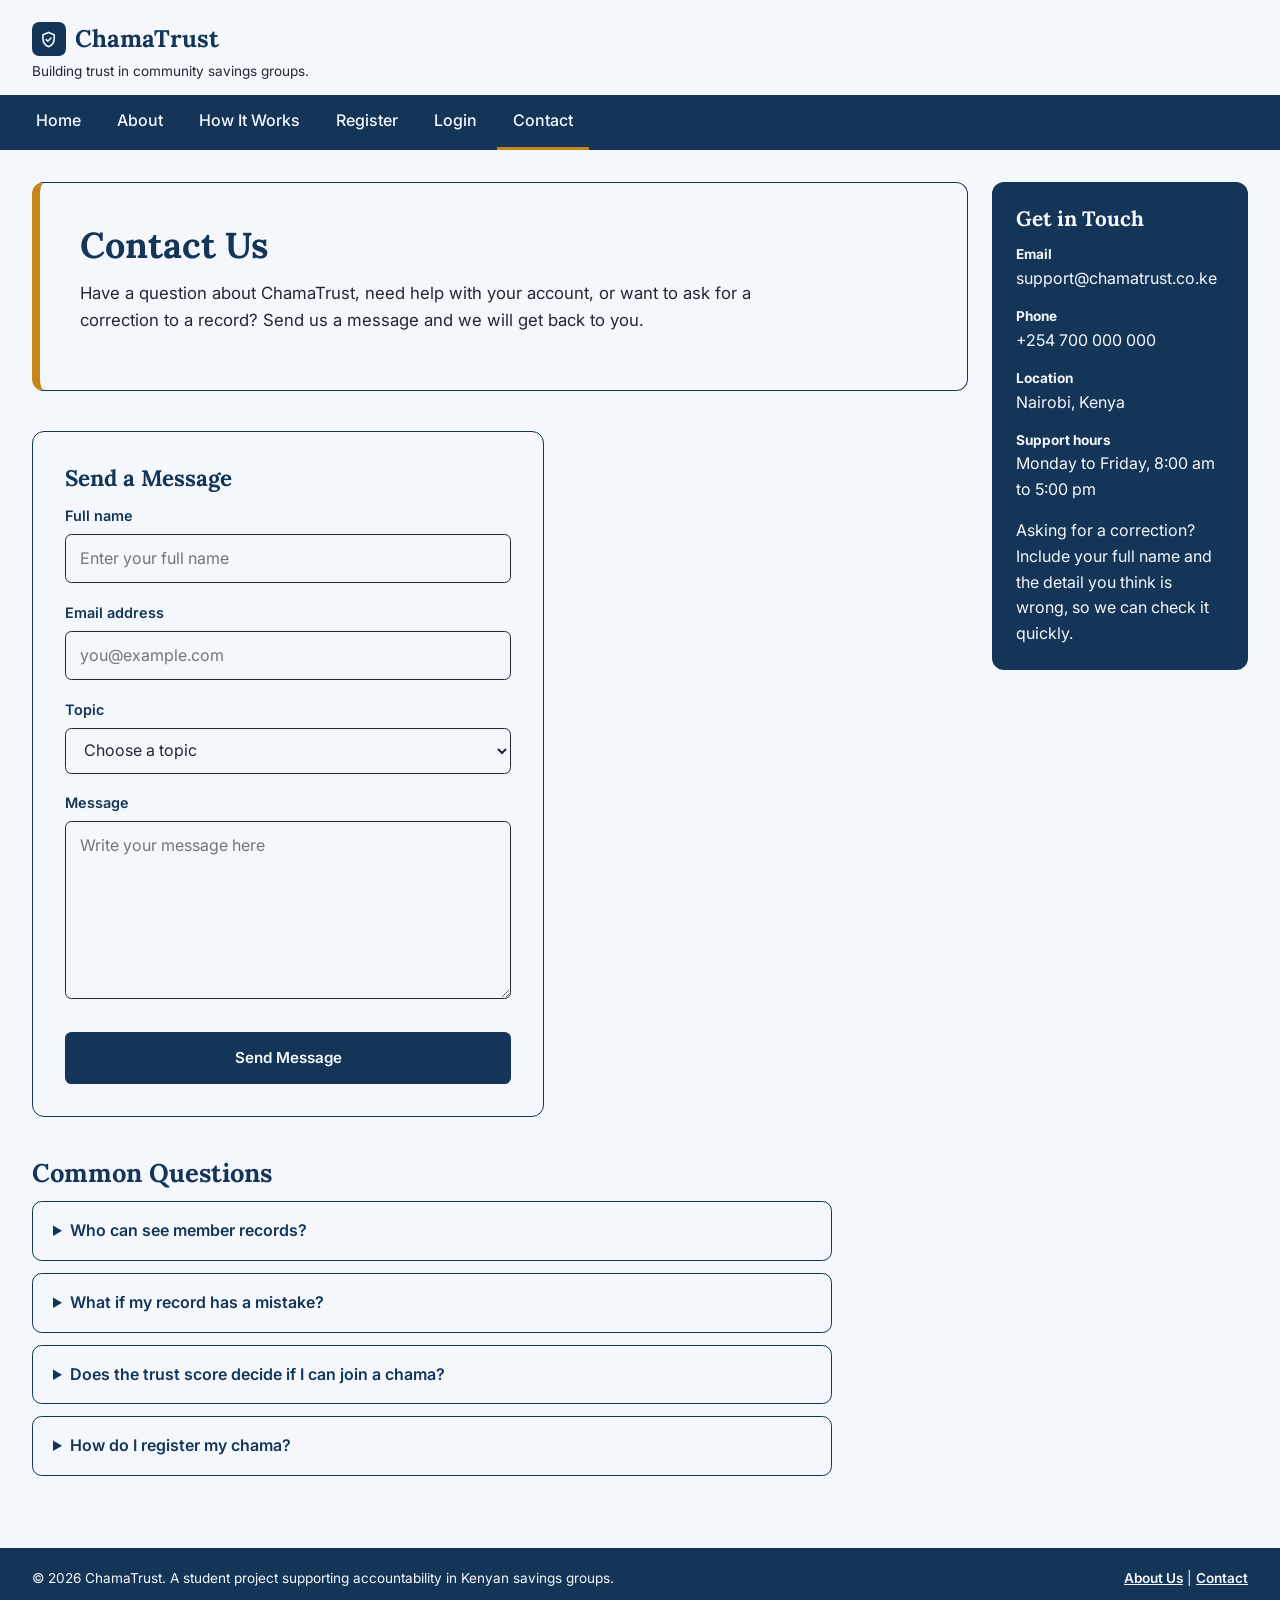
==== contact.html @ 339ec927 "Add team site pages and styles" ====
<!DOCTYPE html>
<html lang="en">
<head>
    <meta charset="UTF-8">
    <meta name="viewport" content="width=device-width, initial-scale=1.0">
    <title>Contact | ChamaTrust</title>
    <link rel="preconnect" href="https://fonts.googleapis.com">
    <link rel="preconnect" href="https://fonts.gstatic.com" crossorigin>
    <link href="https://fonts.googleapis.com/css2?family=Inter:wght@400;500;600;700&amp;family=Lora:wght@500;700&amp;display=swap" rel="stylesheet">
    <link rel="stylesheet" href="css/style.css">
</head>
<body>
    <header>
        <p class="brand"><span class="brand-mark"><svg viewBox="0 0 24 24" fill="none" stroke="currentColor" stroke-width="2" stroke-linecap="round" stroke-linejoin="round" aria-hidden="true"><path d="M12 3l7 3v5c0 4.5-3 8.2-7 10-4-1.8-7-5.5-7-10V6l7-3z"/><path d="M9 12l2 2 4-4"/></svg></span>ChamaTrust</p>
        <p class="tagline">Building trust in community savings groups.</p>
    </header>
    <nav aria-label="Main navigation">
        <ul>
            <li><a href="index.html">Home</a></li>
            <li><a href="about.html">About</a></li>
            <li><a href="how-it-works.html">How It Works</a></li>
            <li><a href="register.html">Register</a></li>
            <li><a href="login.html">Login</a></li>
            <li><a href="contact.html" aria-current="page">Contact</a></li>
        </ul>
    </nav>
    <main>
        <section class="hero">
            <h1>Contact Us</h1>
            <p>Have a question about ChamaTrust, need help with your account, or want to ask for a
                correction to a record? Send us a message and we will get back to you.</p>
        </section>

        <section>
            <form class="form-card" action="#" method="post">
                <h2>Send a Message</h2>
                <div class="field">
                    <label for="c-name">Full name</label>
                    <input type="text" id="c-name" name="name" placeholder="Enter your full name" autocomplete="name" required>
                </div>
                <div class="field">
                    <label for="c-email">Email address</label>
                    <input type="email" id="c-email" name="email" placeholder="you@example.com" autocomplete="email" required>
                </div>
                <div class="field">
                    <label for="c-topic">Topic</label>
                    
                        <select id="c-topic" name="topic" required>
                            <option value="" disabled selected>Choose a topic</option>
                            <option>General question</option>
                            <option>Help with my account</option>
                            <option>Request a record correction</option>
                            <option>Report a problem</option>
                        </select>
                    
                </div>
                <div class="field">
                    <label for="c-message">Message</label>
                    <textarea id="c-message" name="message" rows="6" placeholder="Write your message here" required></textarea>
                </div>
                <button type="submit" class="btn-primary">Send Message</button>
            </form>
        </section>

        <section>
            <h2>Common Questions</h2>
            <div class="faq">
                <details>
                    <summary>Who can see member records?</summary>
                    <p>Only authorised chama administrators can review available member records. Members can see their own record.</p>
                </details>
                <details>
                    <summary>What if my record has a mistake?</summary>
                    <p>Send us a message using the form and choose &ldquo;Request a record correction&rdquo;. We will review it.</p>
                </details>
                <details>
                    <summary>Does the trust score decide if I can join a chama?</summary>
                    <p>No. The score supports an administrator&rsquo;s decision, but it should not automatically decide whether someone is accepted or given a loan.</p>
                </details>
                <details>
                    <summary>How do I register my chama?</summary>
                    <p>Create an administrator account on the <a href="register.html#view-admin">Register</a> page, then add your chama and members.</p>
                </details>
            </div>
        </section>
    </main>
    <aside>
        <h2>Get in Touch</h2>
        <ul class="info">
            <li><strong>Email</strong><span>support@chamatrust.co.ke</span></li>
            <li><strong>Phone</strong><span>+254 700 000 000</span></li>
            <li><strong>Location</strong><span>Nairobi, Kenya</span></li>
            <li><strong>Support hours</strong><span>Monday to Friday, 8:00 am to 5:00 pm</span></li>
        </ul>
        <p>Asking for a correction? Include your full name and the detail you think is wrong, so we can check it quickly.</p>
    </aside>
    <footer>
        <p>&copy; 2026 ChamaTrust. A student project supporting accountability in Kenyan savings groups.</p>
        <p><a href="about.html">About Us</a> | <a href="contact.html">Contact</a></p>
    </footer>
</body>
</html>
---- css/style.css ----
/* House style — main #143458 ground #F4F8FC ink #1F2933 accent #C8861A
   headings: Lora, serif body: Inter, sans-serif */

/* 1 · house style
   body, h1, h2, a, header, nav, footer, buttons, forms */
:root {
  --main: #143458;
  --ground: #F4F8FC;
  --ink: #1F2933;
  --accent: #C8861A;
}

*, *::before, *::after { box-sizing: border-box; }
img, input, select, textarea { max-width: 100%; }

body {
  margin: 0;
  font-family: "Inter", sans-serif;
  line-height: 1.6;
  color: var(--ink);
  background: var(--ground);
}

h1, h2, h3 { font-family: "Lora", serif; color: var(--main); line-height: 1.25; margin: 0 0 0.75rem; }
h1 { font-size: 2.25rem; }
h2 { font-size: 1.6rem; }
h3 { font-size: 1.1rem; }
p { margin: 0 0 1rem; }
a { color: var(--main); font-weight: 600; }

header { padding: 1.25rem 2rem 0.75rem; }
.brand { display: flex; align-items: center; gap: 0.6rem; margin: 0; font-family: "Lora", serif; font-size: 1.5rem; font-weight: 700; color: var(--main); }
.brand-mark { width: 2.1rem; height: 2.1rem; border-radius: 0.45rem; background: var(--main); color: var(--ground); display: grid; place-items: center; }
.brand-mark svg { width: 1.2rem; height: 1.2rem; }
.tagline { margin: 0.15rem 0 0; font-size: 0.85rem; }

nav { background: var(--main); position: sticky; top: 0; z-index: 10; }
nav a { display: block; padding: 0.85rem 1rem; color: var(--ground); font-weight: 500; text-decoration: none; border-bottom: 3px solid transparent; }
nav a:hover, nav a[aria-current="page"] { border-bottom-color: var(--accent); }

footer { background: var(--main); color: var(--ground); padding: 1.25rem 2rem; display: flex; justify-content: space-between; flex-wrap: wrap; gap: 0.5rem; font-size: 0.85rem; }
footer p { margin: 0; }
footer a { color: var(--ground); }

.btn, button {
  display: inline-flex; align-items: center; justify-content: center; gap: 0.6rem;
  font: inherit; font-weight: 600; font-size: 0.95rem; cursor: pointer;
  padding: 0.75rem 1.5rem; border: 2px solid var(--main); border-radius: 0.4rem;
  background: var(--main); color: var(--ground); text-decoration: none;
}
.btn:hover, button:hover { background: var(--ink); border-color: var(--ink); }
.btn-outline { background: var(--ground); color: var(--main); }
.btn-outline:hover { background: var(--main); border-color: var(--main); color: var(--ground); }
button svg { width: 1rem; height: 1rem; }

/* 2 · layout
   the grid, the nav row, the cards */
body {
  display: grid;
  grid-template-columns: minmax(0, 1fr) 18rem;
  grid-template-rows: auto auto 1fr auto;
  grid-template-areas:
    "header header"
    "nav nav"
    "main aside"
    "footer footer";
  min-height: 100vh;
}
header { grid-area: header; }
nav { grid-area: nav; }
main { grid-area: main; padding: 2rem 1.5rem 2rem 2rem; overflow-wrap: break-word; }
aside { grid-area: aside; align-self: start; margin: 2rem 2rem 2rem 0; padding: 1.5rem; background: var(--main); color: var(--ground); border-radius: 0.75rem; overflow-wrap: break-word; }
footer { grid-area: footer; }

nav ul { list-style: none; margin: 0; padding: 0 1.25rem; display: flex; gap: 0.25rem; }

main section { margin-bottom: 2.5rem; }

.cards { list-style: none; margin: 0; padding: 0; display: flex; flex-wrap: wrap; gap: 1.25rem; }
.cards li { flex: 1 1 14rem; padding: 1.5rem; border: 1px solid var(--main); border-top: 5px solid var(--accent); border-radius: 0.75rem; }
.cards p { margin: 0; font-size: 0.95rem; }

aside h2 { color: var(--ground); font-size: 1.3rem; }
aside a { color: var(--ground); }
aside .btn { background: var(--ground); color: var(--main); border-color: var(--ground); }
aside .btn:hover { background: var(--accent); border-color: var(--accent); color: var(--ink); }
aside p:last-child { margin-bottom: 0; }

.table-scroll { overflow-x: auto; }

/* 3 · pages: index, about, how-it-works */
.hero { padding: 2.5rem; border: 1px solid var(--main); border-left: 8px solid var(--accent); border-radius: 0.75rem; }
.hero h1 { max-width: 44rem; }
.hero p { max-width: 42rem; font-size: 1.05rem; }
.hero-actions { display: flex; flex-wrap: wrap; gap: 0.75rem; margin: 1.5rem 0 0; }

.goal p, .about-split p { max-width: 46rem; }
.about-split { display: flex; flex-wrap: wrap; gap: 2rem; }
.about-split div { flex: 1 1 18rem; }

.principles { list-style: none; margin: 0; padding: 0; max-width: 50rem; }
.principles li { margin-bottom: 0.75rem; padding: 1rem 1.25rem; border: 1px solid var(--main); border-left: 6px solid var(--accent); border-radius: 0.4rem; }
.principles strong { color: var(--main); }

.steps { list-style: none; counter-reset: step; margin: 0; padding: 0; max-width: 50rem; }
.steps li { counter-increment: step; position: relative; margin-bottom: 1rem; padding: 1.25rem 1.5rem 1.25rem 4.5rem; border: 1px solid var(--main); border-radius: 0.75rem; }
.steps li::before { content: counter(step); position: absolute; left: 1.25rem; top: 1.2rem; width: 2.3rem; height: 2.3rem; border-radius: 50%; background: var(--main); color: var(--ground); display: grid; place-items: center; font-weight: 700; }
.steps p { margin: 0; }

/* 4 · pages: contact, login, register (forms) */
.form-card { max-width: 32rem; padding: 2rem; border: 1px solid var(--main); border-radius: 0.75rem; }
.form-card h2 { font-size: 1.4rem; }
.eyebrow { margin: 0 0 0.25rem; font-size: 0.75rem; font-weight: 700; letter-spacing: 0.08em; text-transform: uppercase; color: var(--main); }

.tabs { display: flex; margin: 0 0 1.5rem; border: 1px solid var(--main); border-radius: 0.5rem; overflow: hidden; }
.tabs a { flex: 1; padding: 0.6rem; text-align: center; text-decoration: none; font-size: 0.9rem; }
.tabs a[aria-current="page"] { background: var(--main); color: var(--ground); }

.field { margin-bottom: 1.1rem; }
label { display: block; margin-bottom: 0.4rem; font-size: 0.9rem; font-weight: 600; color: var(--main); }
.label-row { display: flex; justify-content: space-between; align-items: baseline; gap: 1rem; }
.label-row a { font-size: 0.8rem; }
input, select, textarea {
  width: 100%; font: inherit; padding: 0.7rem 0.9rem; color: var(--ink); background: var(--ground);
  border: 1px solid var(--ink); border-radius: 0.4rem;
}
textarea { min-height: 8rem; resize: vertical; }
input:focus, select:focus, textarea:focus { outline: 3px solid var(--accent); outline-offset: 1px; }
.hint { margin: 0.35rem 0 0; font-size: 0.8rem; }
.form-card button { width: 100%; margin-top: 0.5rem; }
.form-alt { margin: 1.25rem 0 0; text-align: center; font-size: 0.9rem; }

.info { list-style: none; margin: 0 0 1rem; padding: 0; }
.info li { margin-bottom: 0.9rem; }
.info strong { display: block; font-size: 0.85rem; }

.faq details { margin-bottom: 0.75rem; padding: 1rem 1.25rem; border: 1px solid var(--main); border-radius: 0.6rem; max-width: 50rem; }
.faq summary { cursor: pointer; font-weight: 600; color: var(--main); }
.faq details[open] summary { margin-bottom: 0.6rem; }
.faq p { margin: 0; }

/* 5 · phone — keep this last */
@media (max-width: 700px) {
  body {
    grid-template-columns: minmax(0, 1fr);
    grid-template-rows: auto auto auto auto auto;
    grid-template-areas:
      "header"
      "nav"
      "main"
      "aside"
      "footer";
  }
  header, footer { padding-left: 1rem; padding-right: 1rem; }
  nav ul { flex-wrap: wrap; padding: 0 0.5rem; }
  nav a { padding: 0.7rem 0.75rem; }
  main { padding: 1.5rem 1rem; }
  aside { margin: 0 1rem 1.5rem; }
  h1 { font-size: 1.7rem; }
  .hero { padding: 1.5rem 1.25rem; }
  .steps li { padding-left: 3.75rem; }
  .steps li::before { left: 0.9rem; }
  .form-card { padding: 1.25rem; }
}
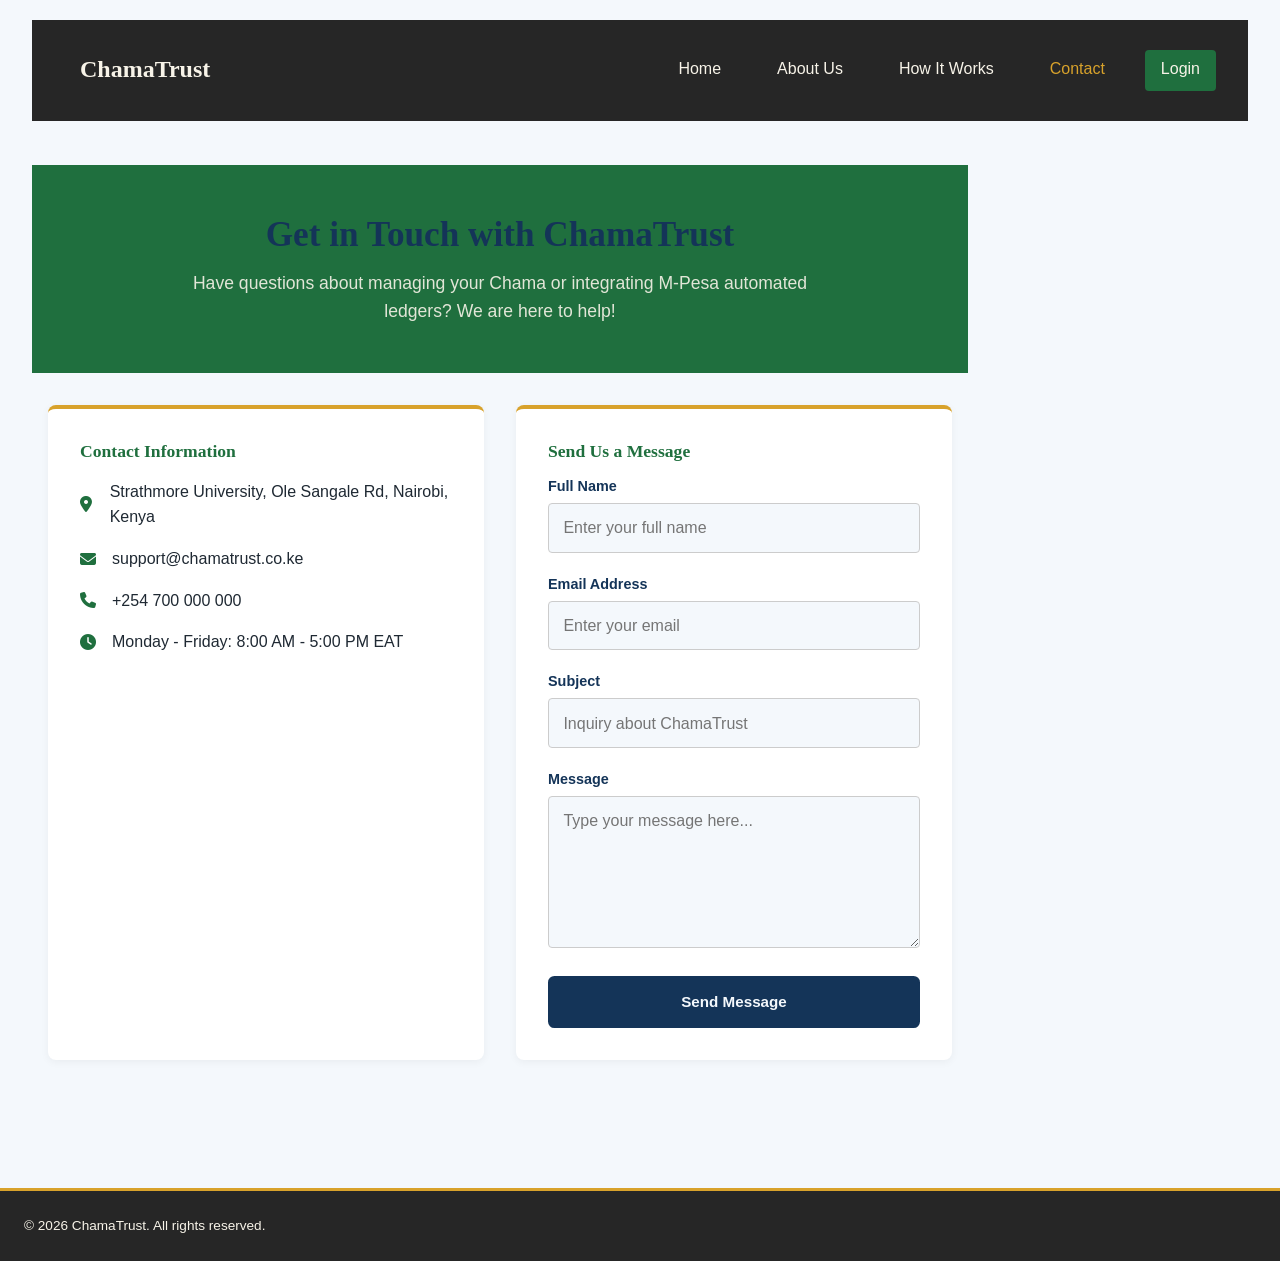
==== commit 62a2b803: "Updated contact, about, and how-it-works page details" ====
--- a/contact.html
+++ b/contact.html
@@ -1,103 +1,67 @@
+
 <!DOCTYPE html>
 <html lang="en">
 <head>
-    <meta charset="UTF-8">
-    <meta name="viewport" content="width=device-width, initial-scale=1.0">
-    <title>Contact | ChamaTrust</title>
-    <link rel="preconnect" href="https://fonts.googleapis.com">
-    <link rel="preconnect" href="https://fonts.gstatic.com" crossorigin>
-    <link href="https://fonts.googleapis.com/css2?family=Inter:wght@400;500;600;700&amp;family=Lora:wght@500;700&amp;display=swap" rel="stylesheet">
-    <link rel="stylesheet" href="css/style.css">
+  <meta charset="UTF-8">
+  <meta name="viewport" content="width=device-width, initial-scale=1.0">
+  <title>Contact Us - ChamaTrust</title>
+  <link rel="stylesheet" href="css/style.css">
+  <link rel="stylesheet" href="https://cdnjs.cloudflare.com/ajax/libs/font-awesome/6.5.1/css/all.min.css">
 </head>
 <body>
-    <header>
-        <p class="brand"><span class="brand-mark"><svg viewBox="0 0 24 24" fill="none" stroke="currentColor" stroke-width="2" stroke-linecap="round" stroke-linejoin="round" aria-hidden="true"><path d="M12 3l7 3v5c0 4.5-3 8.2-7 10-4-1.8-7-5.5-7-10V6l7-3z"/><path d="M9 12l2 2 4-4"/></svg></span>ChamaTrust</p>
-        <p class="tagline">Building trust in community savings groups.</p>
-    </header>
-    <nav aria-label="Main navigation">
-        <ul>
-            <li><a href="index.html">Home</a></li>
-            <li><a href="about.html">About</a></li>
-            <li><a href="how-it-works.html">How It Works</a></li>
-            <li><a href="register.html">Register</a></li>
-            <li><a href="login.html">Login</a></li>
-            <li><a href="contact.html" aria-current="page">Contact</a></li>
-        </ul>
+  <header>
+    <nav class="navbar">
+      <div class="logo"><a href="index.html">ChamaTrust</a></div>
+      <ul class="nav-links">
+        <li><a href="index.html">Home</a></li>
+        <li><a href="about.html">About Us</a></li>
+        <li><a href="how-it-works.html">How It Works</a></li>
+        <li><a href="contact.html" class="active">Contact</a></li>
+        <li><a href="login.html" class="btn-login">Login</a></li>
+      </ul>
     </nav>
-    <main>
-        <section class="hero">
-            <h1>Contact Us</h1>
-            <p>Have a question about ChamaTrust, need help with your account, or want to ask for a
-                correction to a record? Send us a message and we will get back to you.</p>
-        </section>
+  </header>
 
-        <section>
-            <form class="form-card" action="#" method="post">
-                <h2>Send a Message</h2>
-                <div class="field">
-                    <label for="c-name">Full name</label>
-                    <input type="text" id="c-name" name="name" placeholder="Enter your full name" autocomplete="name" required>
-                </div>
-                <div class="field">
-                    <label for="c-email">Email address</label>
-                    <input type="email" id="c-email" name="email" placeholder="you@example.com" autocomplete="email" required>
-                </div>
-                <div class="field">
-                    <label for="c-topic">Topic</label>
-                    
-                        <select id="c-topic" name="topic" required>
-                            <option value="" disabled selected>Choose a topic</option>
-                            <option>General question</option>
-                            <option>Help with my account</option>
-                            <option>Request a record correction</option>
-                            <option>Report a problem</option>
-                        </select>
-                    
-                </div>
-                <div class="field">
-                    <label for="c-message">Message</label>
-                    <textarea id="c-message" name="message" rows="6" placeholder="Write your message here" required></textarea>
-                </div>
-                <button type="submit" class="btn-primary">Send Message</button>
-            </form>
-        </section>
+  <main class="contact-container">
+    <section class="contact-hero">
+      <h1>Get in Touch with ChamaTrust</h1>
+      <p>Have questions about managing your Chama or integrating M-Pesa automated ledgers? We are here to help!</p>
+    </section>
 
-        <section>
-            <h2>Common Questions</h2>
-            <div class="faq">
-                <details>
-                    <summary>Who can see member records?</summary>
-                    <p>Only authorised chama administrators can review available member records. Members can see their own record.</p>
-                </details>
-                <details>
-                    <summary>What if my record has a mistake?</summary>
-                    <p>Send us a message using the form and choose &ldquo;Request a record correction&rdquo;. We will review it.</p>
-                </details>
-                <details>
-                    <summary>Does the trust score decide if I can join a chama?</summary>
-                    <p>No. The score supports an administrator&rsquo;s decision, but it should not automatically decide whether someone is accepted or given a loan.</p>
-                </details>
-                <details>
-                    <summary>How do I register my chama?</summary>
-                    <p>Create an administrator account on the <a href="register.html#view-admin">Register</a> page, then add your chama and members.</p>
-                </details>
-            </div>
-        </section>
-    </main>
-    <aside>
-        <h2>Get in Touch</h2>
-        <ul class="info">
-            <li><strong>Email</strong><span>support@chamatrust.co.ke</span></li>
-            <li><strong>Phone</strong><span>+254 700 000 000</span></li>
-            <li><strong>Location</strong><span>Nairobi, Kenya</span></li>
-            <li><strong>Support hours</strong><span>Monday to Friday, 8:00 am to 5:00 pm</span></li>
-        </ul>
-        <p>Asking for a correction? Include your full name and the detail you think is wrong, so we can check it quickly.</p>
-    </aside>
-    <footer>
-        <p>&copy; 2026 ChamaTrust. A student project supporting accountability in Kenyan savings groups.</p>
-        <p><a href="about.html">About Us</a> | <a href="contact.html">Contact</a></p>
-    </footer>
+    <section class="contact-content">
+      <div class="contact-info">
+        <h3>Contact Information</h3>
+        <p><i class="fa-solid fa-location-dot"></i> Strathmore University, Ole Sangale Rd, Nairobi, Kenya</p>
+        <p><i class="fa-solid fa-envelope"></i> support@chamatrust.co.ke</p>
+        <p><i class="fa-solid fa-phone"></i> +254 700 000 000</p>
+        <p><i class="fa-solid fa-clock"></i> Monday - Friday: 8:00 AM - 5:00 PM EAT</p>
+      </div>
+
+      <form class="contact-form" action="#" method="POST">
+        <h3>Send Us a Message</h3>
+        <div class="form-group">
+          <label for="name">Full Name</label>
+          <input type="text" id="name" name="name" placeholder="Enter your full name" required>
+        </div>
+        <div class="form-group">
+          <label for="email">Email Address</label>
+          <input type="email" id="email" name="email" placeholder="Enter your email" required>
+        </div>
+        <div class="form-group">
+          <label for="subject">Subject</label>
+          <input type="text" id="subject" name="subject" placeholder="Inquiry about ChamaTrust" required>
+        </div>
+        <div class="form-group">
+          <label for="message">Message</label>
+          <textarea id="message" name="message" rows="5" placeholder="Type your message here..." required></textarea>
+        </div>
+        <button type="submit" class="btn-submit">Send Message</button>
+      </form>
+    </section>
+  </main>
+
+  <footer>
+    <p>&copy; 2026 ChamaTrust. All rights reserved.</p>
+  </footer>
 </body>
-</html>
-
+</html>
--- a/css/style.css
+++ b/css/style.css
@@ -162,3 +162,192 @@
   .steps li::before { left: 0.9rem; }
   .form-card { padding: 1.25rem; }
 }
+/* ==========================================================================
+   CHAMATRUST - ADDITIONAL PAGE STYLES (Contact, About, How It Works)
+   ========================================================================== */
+
+/* --------------------------------------------------------------------------
+   1. NAVIGATION & LAYOUT CORE
+   -------------------------------------------------------------------------- */
+.navbar {
+  display: flex;
+  justify-content: space-between;
+  align-items: center;
+  background-color: #262626;
+  padding: 1rem 2rem;
+}
+
+.navbar .logo a {
+  color: #F7F3E8;
+  font-family: "Source Serif 4", Georgia, serif;
+  font-size: 1.5rem;
+  font-weight: bold;
+  text-decoration: none;
+}
+
+.nav-links {
+  display: flex;
+  list-style: none;
+  gap: 1.5rem;
+  margin: 0;
+  padding: 0;
+  align-items: center;
+}
+
+.nav-links a {
+  color: #F7F3E8;
+  text-decoration: none;
+  font-weight: 500;
+  transition: color 0.2s ease;
+}
+
+.nav-links a:hover,
+.nav-links a.active {
+  color: #D8A22B;
+}
+
+.btn-login {
+  background-color: #1F6F3E;
+  padding: 0.4rem 1rem;
+  border-radius: 4px;
+}
+
+.btn-login:hover {
+  background-color: #185831;
+  color: #ffffff !important;
+}
+
+/* --------------------------------------------------------------------------
+   2. HERO SECTIONS
+   -------------------------------------------------------------------------- */
+.contact-hero, .about-hero, .works-hero {
+  background-color: #1F6F3E;
+  color: #F7F3E8;
+  text-align: center;
+  padding: 3rem 1.5rem;
+  margin-bottom: 2rem;
+}
+
+.contact-hero h1, .about-hero h1, .works-hero h1 {
+  margin-top: 0;
+  font-size: 2.2rem;
+}
+
+.contact-hero p, .about-hero p, .works-hero p {
+  font-size: 1.1rem;
+  max-width: 650px;
+  margin: 0.5rem auto 0;
+  opacity: 0.9;
+}
+
+/* --------------------------------------------------------------------------
+   3. CONTACT PAGE LAYOUT & FORM
+   -------------------------------------------------------------------------- */
+.contact-content {
+  display: flex;
+  flex-wrap: wrap;
+  gap: 2rem;
+  max-width: 1000px;
+  margin: 0 auto 3rem;
+  padding: 0 1rem;
+}
+
+.contact-info, .contact-form {
+  flex: 1 1 20rem;
+  background: #ffffff;
+  padding: 2rem;
+  border-radius: 8px;
+  box-shadow: 0 2px 8px rgba(0, 0, 0, 0.05);
+  border-top: 4px solid #D8A22B;
+}
+
+.contact-info h3, .contact-form h3 {
+  margin-top: 0;
+  color: #1F6F3E;
+}
+
+.contact-info p {
+  display: flex;
+  align-items: center;
+  gap: 0.75rem;
+  margin: 1rem 0;
+}
+
+.contact-info i {
+  color: #1F6F3E;
+  width: 20px;
+}
+
+.form-group {
+  margin-bottom: 1.25rem;
+}
+
+.form-group label {
+  font-weight: 600;
+  margin-bottom: 0.3rem;
+}
+
+.form-group input,
+.form-group textarea {
+  width: 100%;
+  border: 1px solid #ccc;
+  border-radius: 4px;
+}
+
+.btn-submit {
+  width: 100%;
+  cursor: pointer;
+}
+
+/* --------------------------------------------------------------------------
+   4. ABOUT & HOW IT WORKS CARDS
+   -------------------------------------------------------------------------- */
+.about-mission, .steps-grid {
+  display: flex;
+  flex-wrap: wrap;
+  gap: 1.5rem;
+  max-width: 1000px;
+  margin: 0 auto 3rem;
+  padding: 0 1rem;
+}
+
+.card, .step-card {
+  flex: 1 1 18rem;
+  background: #ffffff;
+  padding: 2rem;
+  border-radius: 8px;
+  text-align: center;
+  box-shadow: 0 2px 8px rgba(0, 0, 0, 0.05);
+  border-top: 4px solid #1F6F3E;
+}
+
+.card i {
+  font-size: 2.5rem;
+  color: #D8A22B;
+  margin-bottom: 1rem;
+}
+
+.step-num {
+  display: inline-block;
+  background: #D8A22B;
+  color: #262626;
+  width: 36px;
+  height: 36px;
+  line-height: 36px;
+  border-radius: 50%;
+  font-weight: bold;
+  font-size: 1.2rem;
+  margin-bottom: 1rem;
+}
+
+/* --------------------------------------------------------------------------
+   5. FOOTER STYLING
+   -------------------------------------------------------------------------- */
+footer {
+  text-align: center;
+  background: #262626;
+  color: #F7F3E8;
+  padding: 1.5rem;
+  margin-top: 3rem;
+  border-top: 3px solid #D8A22B;
+}
